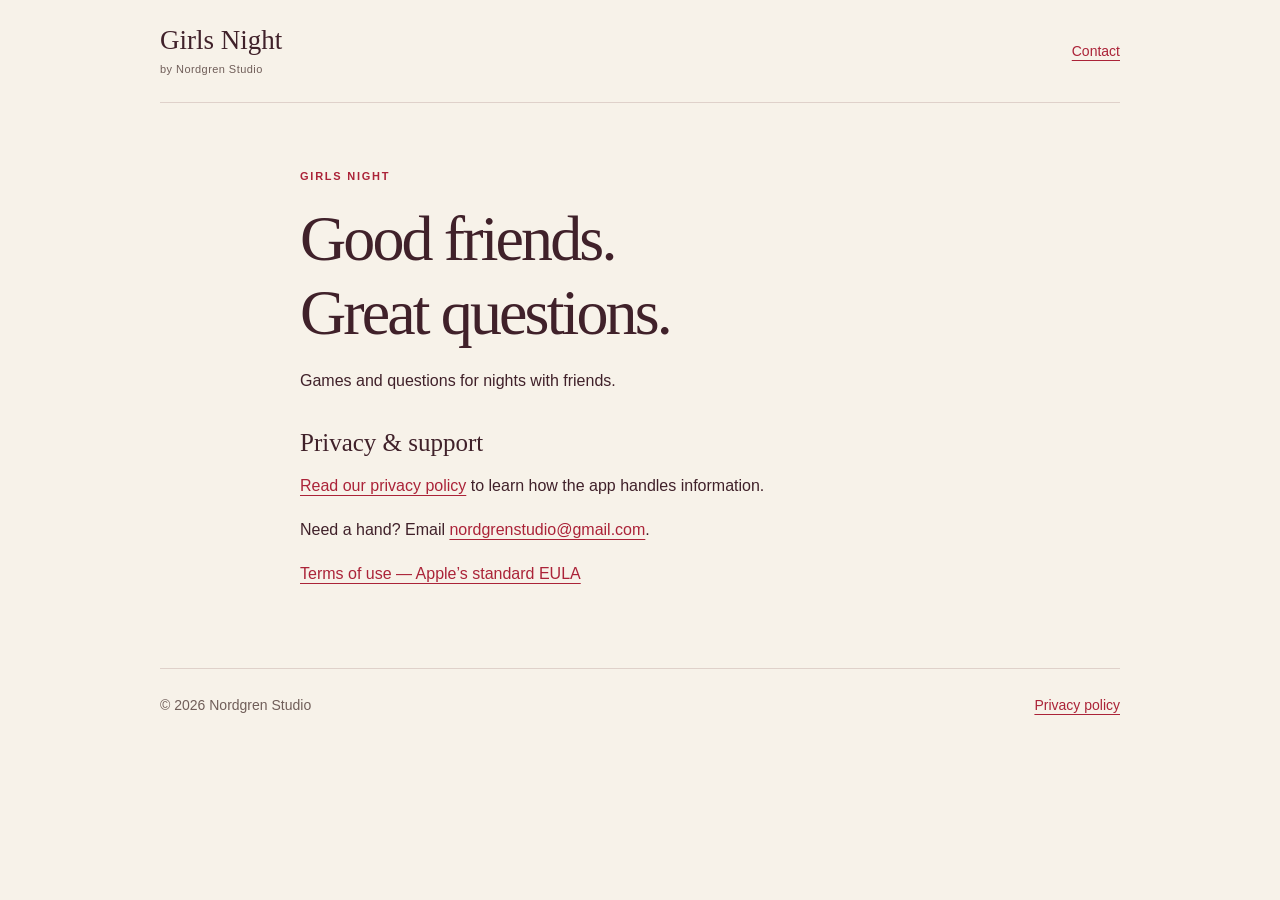
==== index.html @ 76dcf248 "Publish Girls Night privacy and contact pages" ====
<!doctype html>
<html lang="en">
<head>
  <meta charset="utf-8">
  <meta name="viewport" content="width=device-width, initial-scale=1">
  <meta name="description" content="Privacy and contact information for Girls Night by Nordgren Studio.">
  <title>Girls Night · Nordgren Studio</title>
  <link rel="stylesheet" href="styles.css">
</head>
<body>
  <header class="site-header"><a class="brand" href="./">Girls Night<span>by Nordgren Studio</span></a><a href="mailto:nordgrenstudio@gmail.com">Contact</a></header>
  <main>
    <p class="eyebrow">Girls Night</p>
    <h1>Good friends.<br>Great questions.</h1>
    <p>Games and questions for nights with friends.</p>
    <section><h2>Privacy &amp; support</h2><p><a href="privacy/">Read our privacy policy</a> to learn how the app handles information.</p><p>Need a hand? Email <a href="mailto:nordgrenstudio@gmail.com">nordgrenstudio@gmail.com</a>.</p><p><a href="https://www.apple.com/legal/internet-services/itunes/dev/stdeula/">Terms of use — Apple’s standard EULA</a></p></section>
  </main>
  <footer><span>© 2026 Nordgren Studio</span><a href="privacy/">Privacy policy</a></footer>
</body>
</html>
---- styles.css ----
:root {
  color-scheme: light;
  --paper: #f7f2e9;
  --ink: #40212a;
  --muted: #705e59;
  --red: #ab2338;
  --line: #dfd1ca;
  font-family: -apple-system, BlinkMacSystemFont, "Segoe UI", sans-serif;
  color: var(--ink);
  background: var(--paper);
  font-synthesis: none;
}
* { box-sizing: border-box; }
body { margin: 0; line-height: 1.75; }
a { color: var(--red); text-underline-offset: 4px; }
a:hover { text-decoration-thickness: 2px; }
a:focus-visible { outline: 2px solid var(--red); outline-offset: 5px; border-radius: 2px; }
.site-header, footer {
  width: min(960px, calc(100% - 48px));
  margin: auto;
  display: flex;
  align-items: center;
  justify-content: space-between;
  gap: 24px;
  padding: 24px 0;
}
.site-header { border-bottom: 1px solid var(--line); }
.site-header > a:last-child, footer { font-size: 14px; }
.brand { color: var(--ink); font-family: Georgia, "Times New Roman", serif; font-size: 27px; line-height: 1.2; text-decoration: none; }
.brand span { display: block; margin-top: 6px; font: 11px/1.4 -apple-system, BlinkMacSystemFont, "Segoe UI", sans-serif; color: var(--muted); letter-spacing: .04em; }
main { width: min(680px, calc(100% - 48px)); margin: 64px auto 80px; }
.eyebrow { text-transform: uppercase; letter-spacing: .16em; color: var(--red); font-size: 11px; font-weight: 700; margin-bottom: 16px; }
h1, h2 { font-family: Georgia, "Times New Roman", serif; font-weight: 400; line-height: 1.15; }
h1 { font-size: clamp(42px, 8vw, 64px); letter-spacing: -.045em; margin: 0 0 18px; }
.updated { color: var(--muted); font-size: 13px; }
.summary { border-top: 2px solid var(--red); border-bottom: 1px solid var(--line); padding: 24px 0; margin: 36px 0 44px; }
.summary p:first-child { font-family: Georgia, "Times New Roman", serif; font-size: 25px; line-height: 1.3; margin: 0 0 12px; }
.summary p:last-child { margin: 0; }
section { margin-top: 34px; }
h2 { font-size: 25px; margin-bottom: 14px; }
p, li { font-size: 16px; }
p { margin: 0 0 16px; }
ul { padding-left: 22px; }
li + li { margin-top: 10px; }
footer { border-top: 1px solid var(--line); color: var(--muted); }
@media (max-width: 480px) {
  main { margin-top: 40px; }
  .site-header, footer, main { width: calc(100% - 40px); }
  footer { align-items: flex-start; flex-direction: column; gap: 8px; }
}
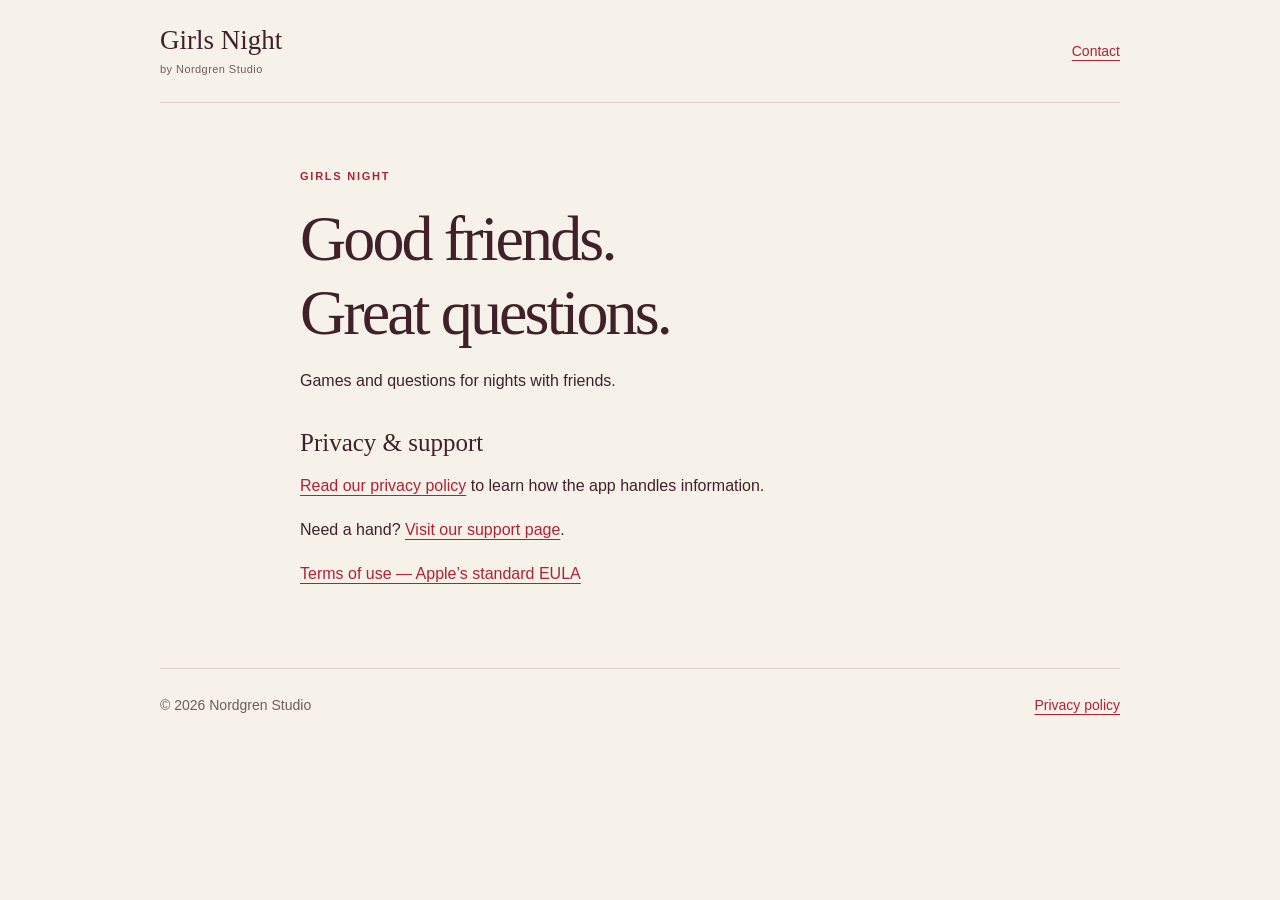
==== commit b1d8b4a7: "Add Girls Night support page for App Store" ====
--- a/index.html
+++ b/index.html
@@ -13,7 +13,7 @@
     <p class="eyebrow">Girls Night</p>
     <h1>Good friends.<br>Great questions.</h1>
     <p>Games and questions for nights with friends.</p>
-    <section><h2>Privacy &amp; support</h2><p><a href="privacy/">Read our privacy policy</a> to learn how the app handles information.</p><p>Need a hand? Email <a href="mailto:nordgrenstudio@gmail.com">nordgrenstudio@gmail.com</a>.</p><p><a href="https://www.apple.com/legal/internet-services/itunes/dev/stdeula/">Terms of use — Apple’s standard EULA</a></p></section>
+    <section><h2>Privacy &amp; support</h2><p><a href="privacy/">Read our privacy policy</a> to learn how the app handles information.</p><p>Need a hand? <a href="support/">Visit our support page</a>.</p><p><a href="https://www.apple.com/legal/internet-services/itunes/dev/stdeula/">Terms of use — Apple’s standard EULA</a></p></section>
   </main>
   <footer><span>© 2026 Nordgren Studio</span><a href="privacy/">Privacy policy</a></footer>
 </body>
